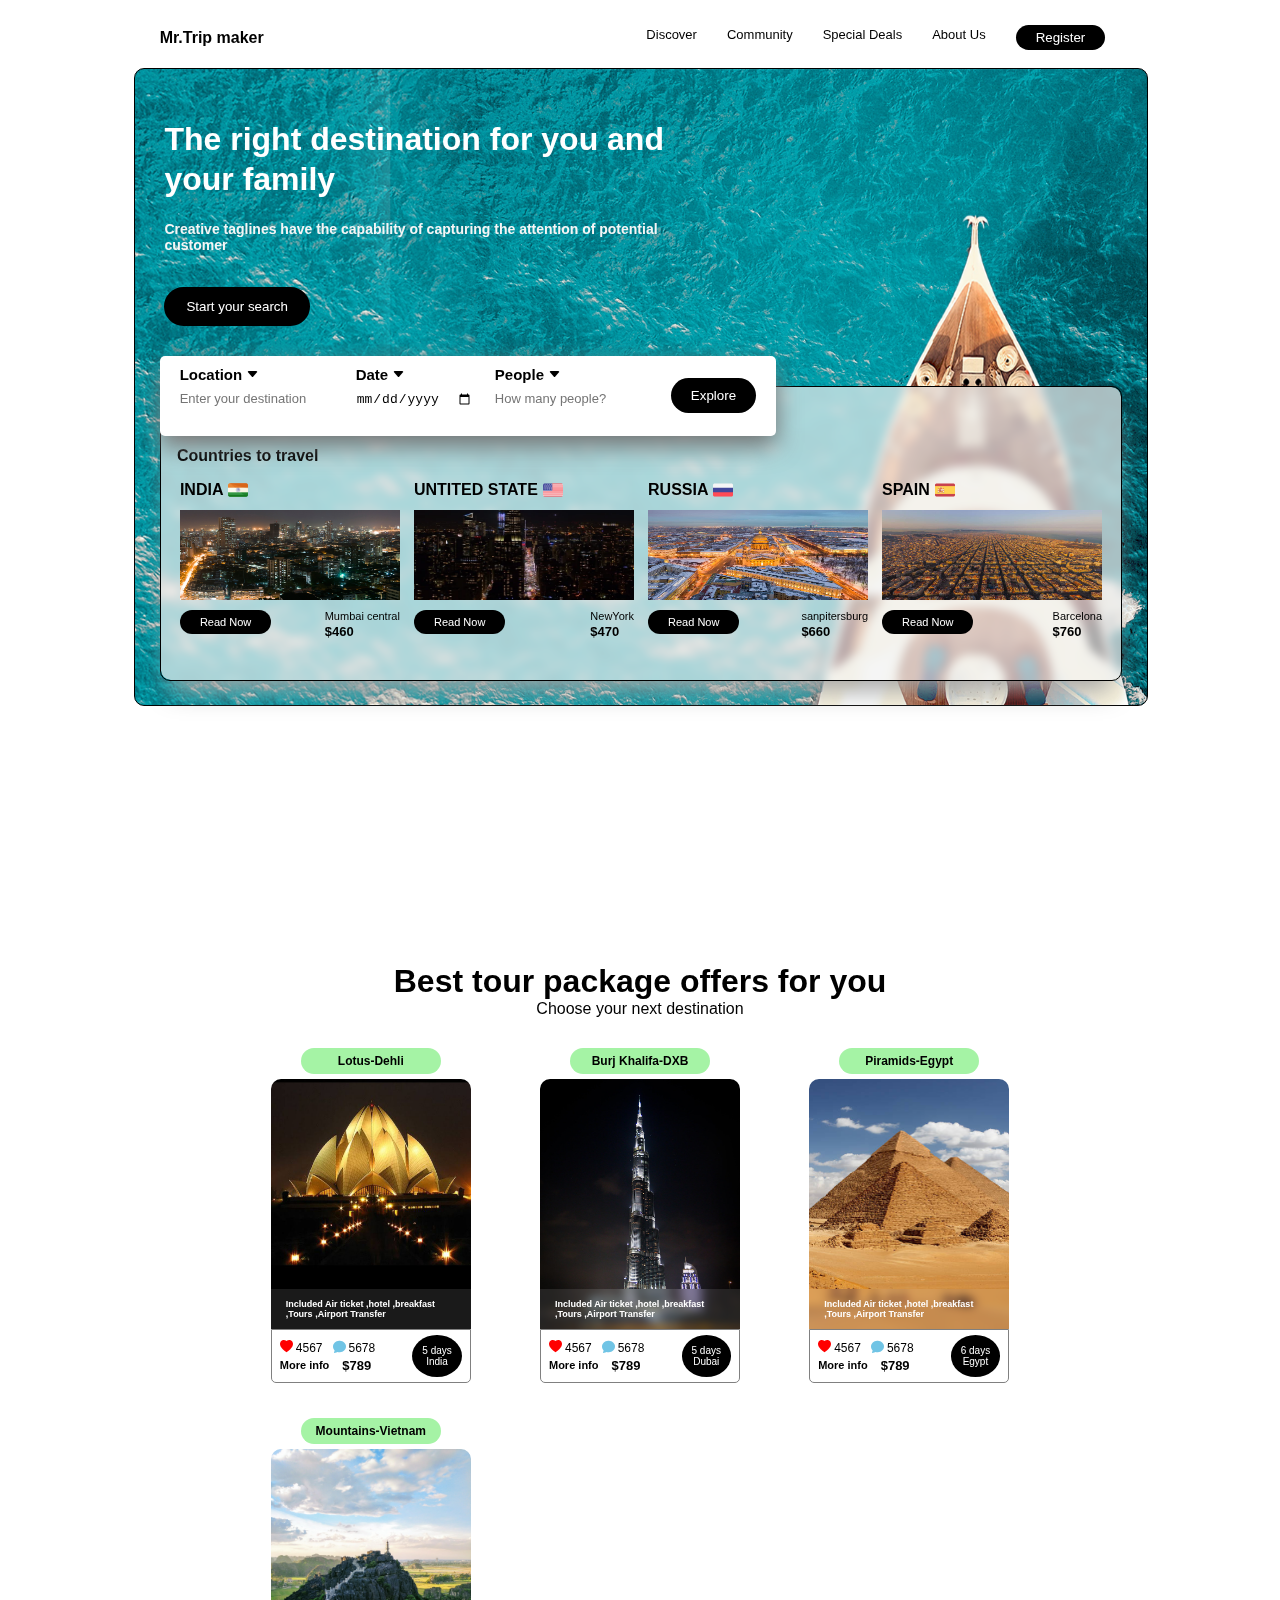
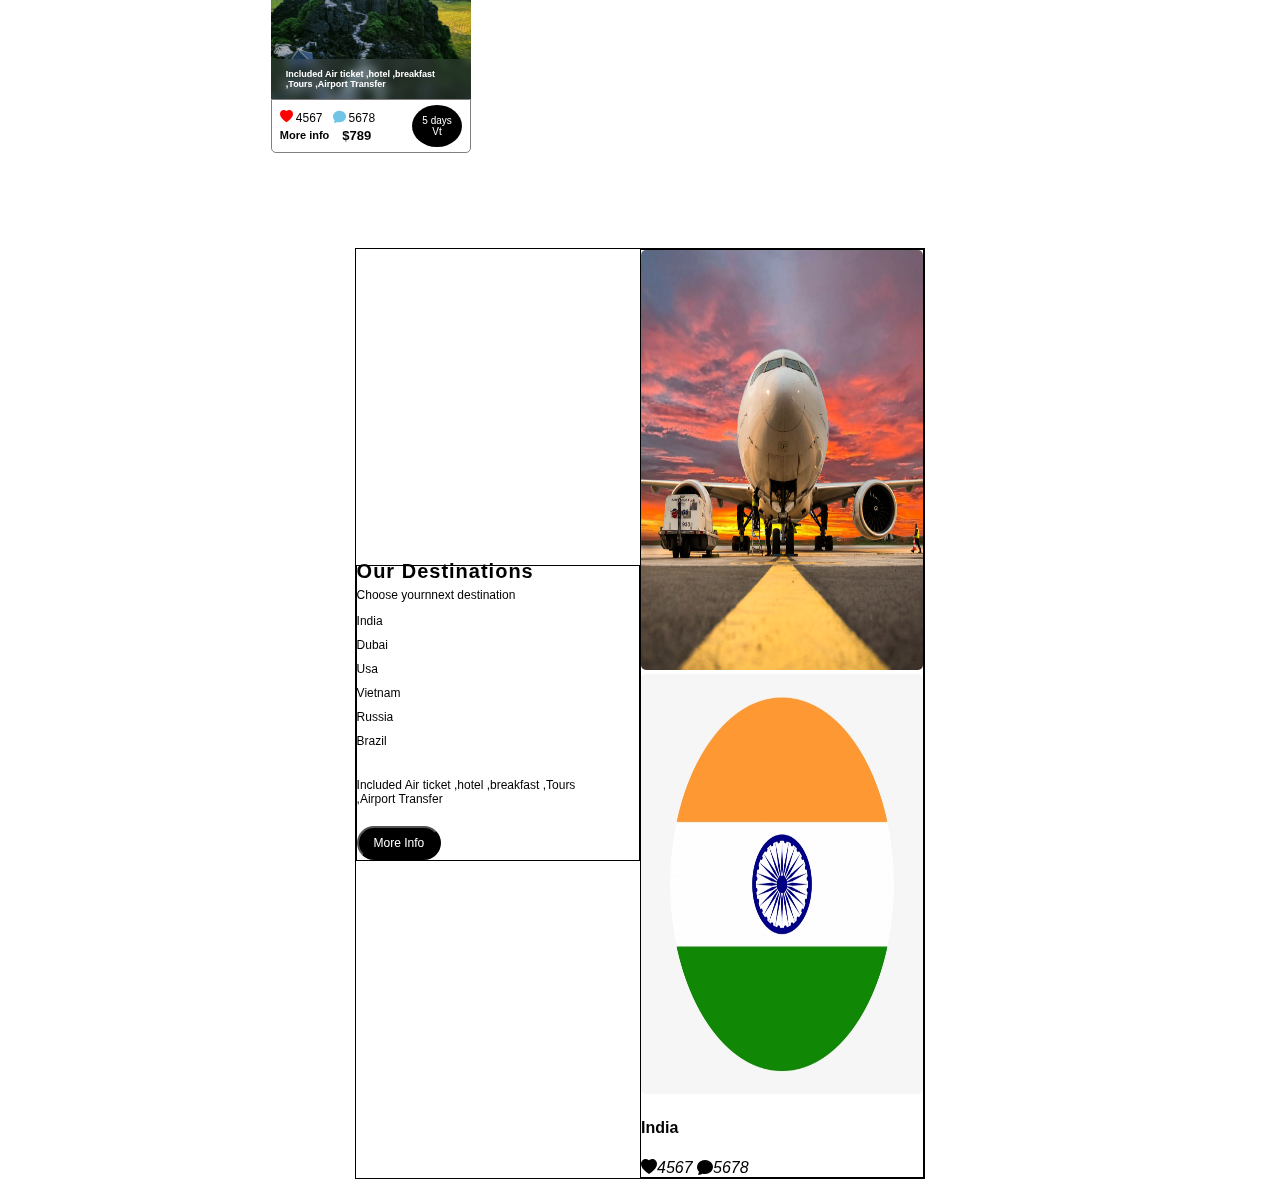
==== index.html @ 73f1763e "Add files via upload" ====
<!DOCTYPE html>
<html lang="en">

<head>
    <meta charset="UTF-8">
    <meta http-equiv="X-UA-Compatible" content="IE=edge">
    <meta name="viewport" content="width=device-width, initial-scale=1.0">
    <link rel="stylesheet" href="style.css">
    <link rel="stylesheet" href="https://cdn.jsdelivr.net/npm/bootstrap-icons@1.10.4/font/bootstrap-icons.css">
    <title>Document</title>
</head>

<body>
    <header>
        <nav>
            <h4>Mr.Trip maker</h4>
            <ul>
                <li><a href="#">Discover</a></li>
                <li><a href="#">Community</a></li>
                <li><a href="#">Special Deals</a></li>
                <li><a href="#">About Us</a></li>
                <li><button>Register</button></li>
            </ul>
            <i class="bi bi-three-dots-vertical"></i>
        </nav>
        <div class="content">
            <div class="cont_box">
                <h1>The right destination for you and your family</h1>
                <p>Creative taglines have the capability of capturing the attention of potential customer</p>
                <button>Start your search</button>
            </div>
            <div class="trip_box">
                <div class="search_box">
                    <div class="card">
                        <h4>Location <i class="bi bi-caret-down-fill"></i></h4>
                        <input type="text" placeholder="Enter your destination">
                    </div>
                    <div class="card">
                        <h4>Date <i class="bi bi-caret-down-fill"></i></h4>
                        <input type="date">
                    </div>
                    <div class="card">
                        <h4>People <i class="bi bi-caret-down-fill"></i></h4>
                        <input type="number" placeholder="How many people?">
                    </div>
                    <input type="button" value="Explore">
                </div>
                <div class="travel_box">
                    <h4>Countries to travel</h4>
                    <div class="cards">
                        <div class="card">
                            <h3>INDIA<img src="icon/india.png" alt=""></h3>
                            <img src="img/Mumbai-India-at-night.jpg" alt="">
                            <div class="btn_city">
                                <a href="">Read Now</a>
                                <h5>Mumbai central <br> <span>$460</span></h5>
                            </div>
                        </div>

                        <div class="card">
                            <h3>UNTITED STATE<img src="icon/united-states.png" alt=""></h3>
                            <img src="img/newyork.webp" alt="">
                            <div class="btn_city">
                                <a href="">Read Now</a>
                                <h5>NewYork<br><span>$470</span></h5>
                            </div>
                        </div>

                        <div class="card">
                            <h3>RUSSIA<img src="icon/russia.png" alt=""></h3>
                            <img src="img/sanpitersburg.jpg" alt="">
                            <div class="btn_city">
                                <a href="">Read Now</a>
                                <h5>sanpitersburg<br><span>$660</span></h5>
                            </div>
                        </div>
                        <div class="card">
                            <h3>SPAIN<img src="icon/spain.png" alt=""></h3>
                            <img src="img/barcelona.jpg" alt="">
                            <div class="btn_city">
                                <a href="">Read Now</a>
                                <h5>Barcelona<br><span>$760</span></h5>
                            </div>
                        </div>
                    </div>
                </div>
            </div>
        </div>
    </header>

    <div class="offers">
        <h1>Best tour package offers for you</h1>
        <P>Choose your next destination</P>
        <div class="cards">
            <div class="card">
                <h3>Lotus-Dehli</h3>
                <div class="img_text">
                    <img src="img/lotus_temple.jpg" alt="">
                    <h4>Included Air ticket ,hotel ,breakfast ,Tours ,Airport Transfer</h4>
                </div>
                <div class="cont_box">
                    <div class="price">
                        <div class="heart_chat">
                            <i class="bi bi-heart-fill"><span>4567</span></i>
                            <i class="bi bi-chat-fill"><span>5678</span></i>
                        </div>
                        <div class="info_price">
                            <a href="">More info</a>
                            <h4>$789</h4>
                        </div>
                    </div>
                    <div class="days">5 days <br>India</div>
                </div>
            </div>

            <div class="card">
                <h3>Burj Khalifa-DXB</h3>
                <div class="img_text">
                    <img src="img/burjkhlifa.jpg" alt="">
                    <h4>Included Air ticket ,hotel ,breakfast ,Tours ,Airport Transfer</h4>
                </div>
                <div class="cont_box">
                    <div class="price">
                        <div class="heart_chat">
                            <i class="bi bi-heart-fill"><span>4567</span></i>
                            <i class="bi bi-chat-fill"><span>5678</span></i>
                        </div>
                        <div class="info_price">
                            <a href="">More info</a>
                            <h4>$789</h4>
                        </div>
                    </div>
                    <div class="days">5 days <br>Dubai</div>
                </div>
            </div>

            <div class="card">
                <h3>Piramids-Egypt</h3>
                <div class="img_text">
                    <img src="img/piramids.jpg" alt="">
                    <h4>Included Air ticket ,hotel ,breakfast ,Tours ,Airport Transfer</h4>
                </div>
                <div class="cont_box">
                    <div class="price">
                        <div class="heart_chat">
                            <i class="bi bi-heart-fill"><span>4567</span></i>
                            <i class="bi bi-chat-fill"><span>5678</span></i>
                        </div>
                        <div class="info_price">
                            <a href="">More info</a>
                            <h4>$789</h4>
                        </div>
                    </div>
                    <div class="days">6 days <br>Egypt</div>
                </div>
            </div>

            <div class="card">
                <h3>Mountains-Vietnam</h3>
                <div class="img_text">
                    <img src="img/mountain.jpg" alt="">
                    <h4>Included Air ticket ,hotel ,breakfast ,Tours ,Airport Transfer</h4>
                </div>
                <div class="cont_box">
                    <div class="price">
                        <div class="heart_chat">
                            <i class="bi bi-heart-fill"><span>4567</span></i>
                            <i class="bi bi-chat-fill"><span>5678</span></i>
                        </div>
                        <div class="info_price">
                            <a href="">More info</a>
                            <h4>$789</h4>
                        </div>
                    </div>
                    <div class="days">5 days <br>Vt</div>
                </div>
            </div>
        </div>
    </div>
    <div class="destination">
        <div class="des_box">
            <h4>Our Destinations</h4>
            <p>Choose yournnext destination</p>
            <li>India</li>
            <li>Dubai</li>
            <li>Usa</li>
            <li>Vietnam</li>
            <li>Russia</li>
            <li>Brazil</li>
            <h6>Included Air ticket ,hotel ,breakfast ,Tours ,Airport Transfer</h6>
            <button>More Info</button>
        </div>
        <div class="img_box">
            <img src="img/Main_plan.png" alt="">
            <div class="msg">
                <img src="icon/round_india_flag.png" alt="">
                <div class="cont">
                    <h4>India</h4>
                    <div class="icon">
                        <i class="bi bi-heart-fill"><span>4567</span></i>
                        <i class="bi bi-chat-fill"><span>5678</span></i>
                    </div>
                </div>
            </div>
        </div>
    </div>

    <script src="app.js"></script>
</body>

</html>
---- style.css ----
/* *{
    padding: 0;
    margin: 0;
    box-sizing: border-box;
} */

body{
    font-family:'Segoe UI', Tahoma, Geneva, Verdana, sans-serif;
}

header{
    width: 80%;
    height: 95vh;
    
    margin: auto;
}
header nav{
    width: 95%;
    height: 7%;
    margin: auto;
    display: flex;
    align-items: center;
    justify-content: space-between;
}

header nav ul{
    list-style: none;
    display: flex;
}

header nav ul li{
    padding: 3px 15px;
}

header nav ul li a{
    text-decoration: none;
    color: black;
    font-size: 13px;
    font-weight: 500;
    transition: .3s linear;
}

header nav ul li a:hover{
    color: gray;
}

header nav ul li button{
    padding: 5px 20px;
    border-radius: 20px;
    background: black;
    color: white;
    transition: .3s linear;
    border: none;
}

header nav ul li button:hover{
    background: gray;
}


header nav .bi-three-dots-vertical{
    display: none;
}

header .content{
    position: relative;
    width: 100%;
    height: 93%;
}

header .content::before{
    content: '';
    position: absolute;
    width: 100%;
    height: 80%;
    border: 1px solid black;
    background: url('img/background1.png')no-repeat center center/cover;
    border-radius: 10px;
    z-index: -1;
}

header .content .cont_box{
    width: 500px;
    height: auto;
    color: white;
    padding: 30px;
}

header .content .cont_box h1{
    line-height: 40px;
    font-weight: 800;
}

header .content .cont_box p{
    font-size: 14px;
    font-weight: 600;
    color: whitesmoke;
}

header .content .cont_box button{
    margin-top: 20px;
    padding: 10px 20px;
    border-radius: 20px;
    border: 2px solid black;
    background: black;
    color: white;
    outline: none;
    cursor: pointer;
    transition: .3s linear;
}

header .content .cont_box button:hover{
    background: gray;
    border: 2px solid grey;
}

header .trip_box{
    position: relative;
    width: 95%;
    height: auto;
    margin: auto;
}

header .trip_box .search_box{
    position: absolute;
    top: 0;
    left: 0;
    width: 60%;
    height: 60px;
    display: flex;
    align-items: center;
    justify-content: center;
    background: white;
    border-radius: 5px;
    box-shadow: 0px 10px 25px rgb(114,114,114);
    z-index: 1;
    padding: 10px 20px;
}

header .trip_box .search_box .card{
    width: 200px;
    height: 100%;
    /* border: 1px solid black; */
}

header .trip_box .search_box .card h4{
    font-size: 15px;
    margin: 0;
    font-weight: 600;
}

header .trip_box .search_box .card  h4 .bi{
    font-size: 13px;
    margin:2px 0xp 0px 5px;
    transition: .3s linear;  
}

header .trip_box .search_box .card input{
    margin-top:  3px;
    padding: 5px 0px;
    border: none;
    outline: none;
    font-size: 13px;
}

header .trip_box .search_box input[type="button"]{
    background: black;
    color: white;
    border: none;
    outline: none;
    padding: 10px 20px;
    border-radius: 20px;
    transition: .3s linear;
    cursor: pointer;
}

header .trip_box .search_box input[type="button"]:hover{
    background: gray;
}

header .trip_box .travel_box{
    position: relative;
    width: 100%;
    height: auto;
    margin: auto;
    top: 30px;
    border: 1px solid black;
    border-radius: 10px;
    padding-bottom: 20px;
    box-shadow: 0px 20px 25px -10px rgb(165,165,165);
}

header .trip_box .travel_box::before{
    content: '';
    position: absolute;
    width: 100%;
    height: 100%;
    border-radius: 10px;
    background: rgb(241,241,241,.7);
    backdrop-filter: blur(5px);
    z-index: -1;
}


header .trip_box .travel_box h4{

    margin: 0;
    padding: 60px 0px 15px 1.7%;
}


header .trip_box .travel_box .cards{
    width: 96%;
    height: auto;
    margin: 0 auto;
    display: flex;
    align-items: center;
    justify-content: space-between;
}

header .trip_box .travel_box .cards .card{
    width: 220px;
    height: 180px;
}

header .trip_box .travel_box .cards .card h3{
    margin: 0px 0px 10px 0px;
    display: flex;
    align-items: center;
    font-size: 16px;
    font-weight: 600;
}

header .trip_box .travel_box .cards .card h3 img{
    width: 20px;
    height: 20px;
    margin-left: 5px;
}

header .trip_box .travel_box .cards .card img{
    width: 100%;
    height: 50%;
}

header .trip_box .travel_box .cards .card .btn_city{
    display: flex;
    align-items: center;
    justify-content: space-between;
}

header .trip_box .travel_box .cards .card .btn_city a{
    text-decoration: none;
    background: black;
    color: white;
    border-radius: 20px;
    padding: 6px 20px;
    font-size: 11px;
    transition: .3s linear;
}

header .trip_box .travel_box .cards .card .btn_city a:hover{
    background: gray;
}

header .trip_box .travel_box .cards .card .btn_city h5{
    font-size: 11px;
    font-weight: 500;
    margin: 0;
    margin-top: 5px;
    line-height: 15px;
}

header .trip_box .travel_box .cards .card .btn_city h5 span{
    font-size: 13px;
    font-weight: 700;
}

.offers{
    width: 60%;
    height: auto;
    margin: auto;
    margin-top: 100px;
}

.offers h1{
    font-weight: 600;
    text-align: center;
    margin: 0;
}

.offers p{
    font-weight: 400;
    margin: 0;
    text-align: center;
}

.offers .cards{
    margin-top: 20px;
    display: flex;
    align-items: center;
    justify-content: space-between;
    flex-wrap: wrap;
}

.offers .cards .card{
    position: relative;
    width: 200px;
    height: 350px;
    margin: 10px;
}

.offers .cards .card h3{
    width: 140px;
    padding:6px 0px ;
    background: rgb(165,243,165);
    border-radius: 20px;
    font-size: 12px;
    display: grid;
    place-items: center;
    margin: auto;
}
.offers .cards .card .img_text{
    position: relative;
    width: 100%;
    height: 250px;
    margin-top: 5px;
}

.offers .cards .card .img_text img{
    position: relative;
    width: 100%;
    height: 100%;
    border-radius: 10px 10px 0px 0px;
}

.offers .cards .card .img_text h4{   
    position: absolute;
    font-size: 9px;
    padding: 10px 15px;
    bottom: 0;
    margin: 0;
    color: white;
    z-index: 2;
}

.offers .cards .card .img_text h4::before{
    content: '';
    position: absolute;
    width: 100%;
    height: 100%;
    background: rgb(255,255,255,.1);
    backdrop-filter: blur(5px);
    z-index: -1;
    bottom: 0;
    left: 0;
}

.offers .cards .card .cont_box{
    width: 99%;
    display: flex;
    align-items: center;
    justify-content: space-between;
    border: 1px solid gray;
    padding: 5px 0px;
    border-radius: 0px 0px 5px 5px;    
}

.offers .cards .card .cont_box .price , .days{
    margin: 0px 8px;
}

.offers .cards .card .cont_box .price .heart_chat{
    display: flex;
    align-items: center; 
}

.offers .cards .card .cont_box .price .heart_chat i:nth-child(1){
    color: red;
    font-size: 13px;
    margin-right: 10px;
}

.offers .cards .card .cont_box .price .heart_chat i span{
    margin-left: 3px;
    color: black;
    font-size: 12px;
    font-style: normal;
}

.offers .cards .card .cont_box .price .heart_chat i:nth-child(2){
    color: rgb(112,196,229);
    font-size: 13px;
    margin-right: 10px;
}

.offers .cards .card .cont_box .price .info_price{
    display: flex;
    align-items: center;
    margin-top: 3px;
}

.offers .cards .card .cont_box .price .info_price a{
    text-decoration: none;
    color: black;
    font-weight: 700;
    font-size: 11px;
    transition: .3s;
    margin-right: 13px;
}

.offers .cards .card .cont_box .price .info_price a:hover{
    color: gray;
}

.offers .cards .card .cont_box .price .info_price h4{
    margin: 0;
    font-size: 13px;
}
.offers .cards .card .cont_box .days{
    color: white;
    background: black;
    font-size: 10px;
    padding: 10px;
    border-radius: 50%;
    text-align: center;
    cursor: pointer;
    transition: .3s linear;
}

.offers .cards .card .cont_box .days:hover{
    transform: rotate(180deg);
}

.destination{
    width: 45%;
    height: auto;
    border: 1px solid black;
    margin: auto;
    margin-top: 70px;
    display: flex;
    align-items: center;
    justify-content: center;
}

.destination .des_box , .img_box{
    position: relative;
    width: 50%;
    height: auto;
    border: 1px solid black;
}

.destination .des_box h4{
    margin: 0;
    font-size: 20px;
    color: black;
    line-height: 10px;
    letter-spacing: 1px;
}

.destination .des_box p{
    font-size: 12px;
}

.destination .des_box li{
    list-style-type: none;
    padding: 0px 0px 10px 0px;
    font-size: 12px;
    font-weight: 500;
}

.destination .des_box h6{
    width: 250px;
    font-size: 12px;
    font-weight: 500;
    margin: 20px 0px;
}

.destination .des_box button{
    font-size: 12px;
    padding: 8px 15px;
    border-radius: 20px;
    background: black;
    color: white;
    cursor: pointer;
    transition: .3s linear;
}


.destination .des_box button:hover{
    background: grey;
    border: none;
}

.destination .img_box img{
    width: 100%;
    height: 420px;
    border-radius: 5px;    
}
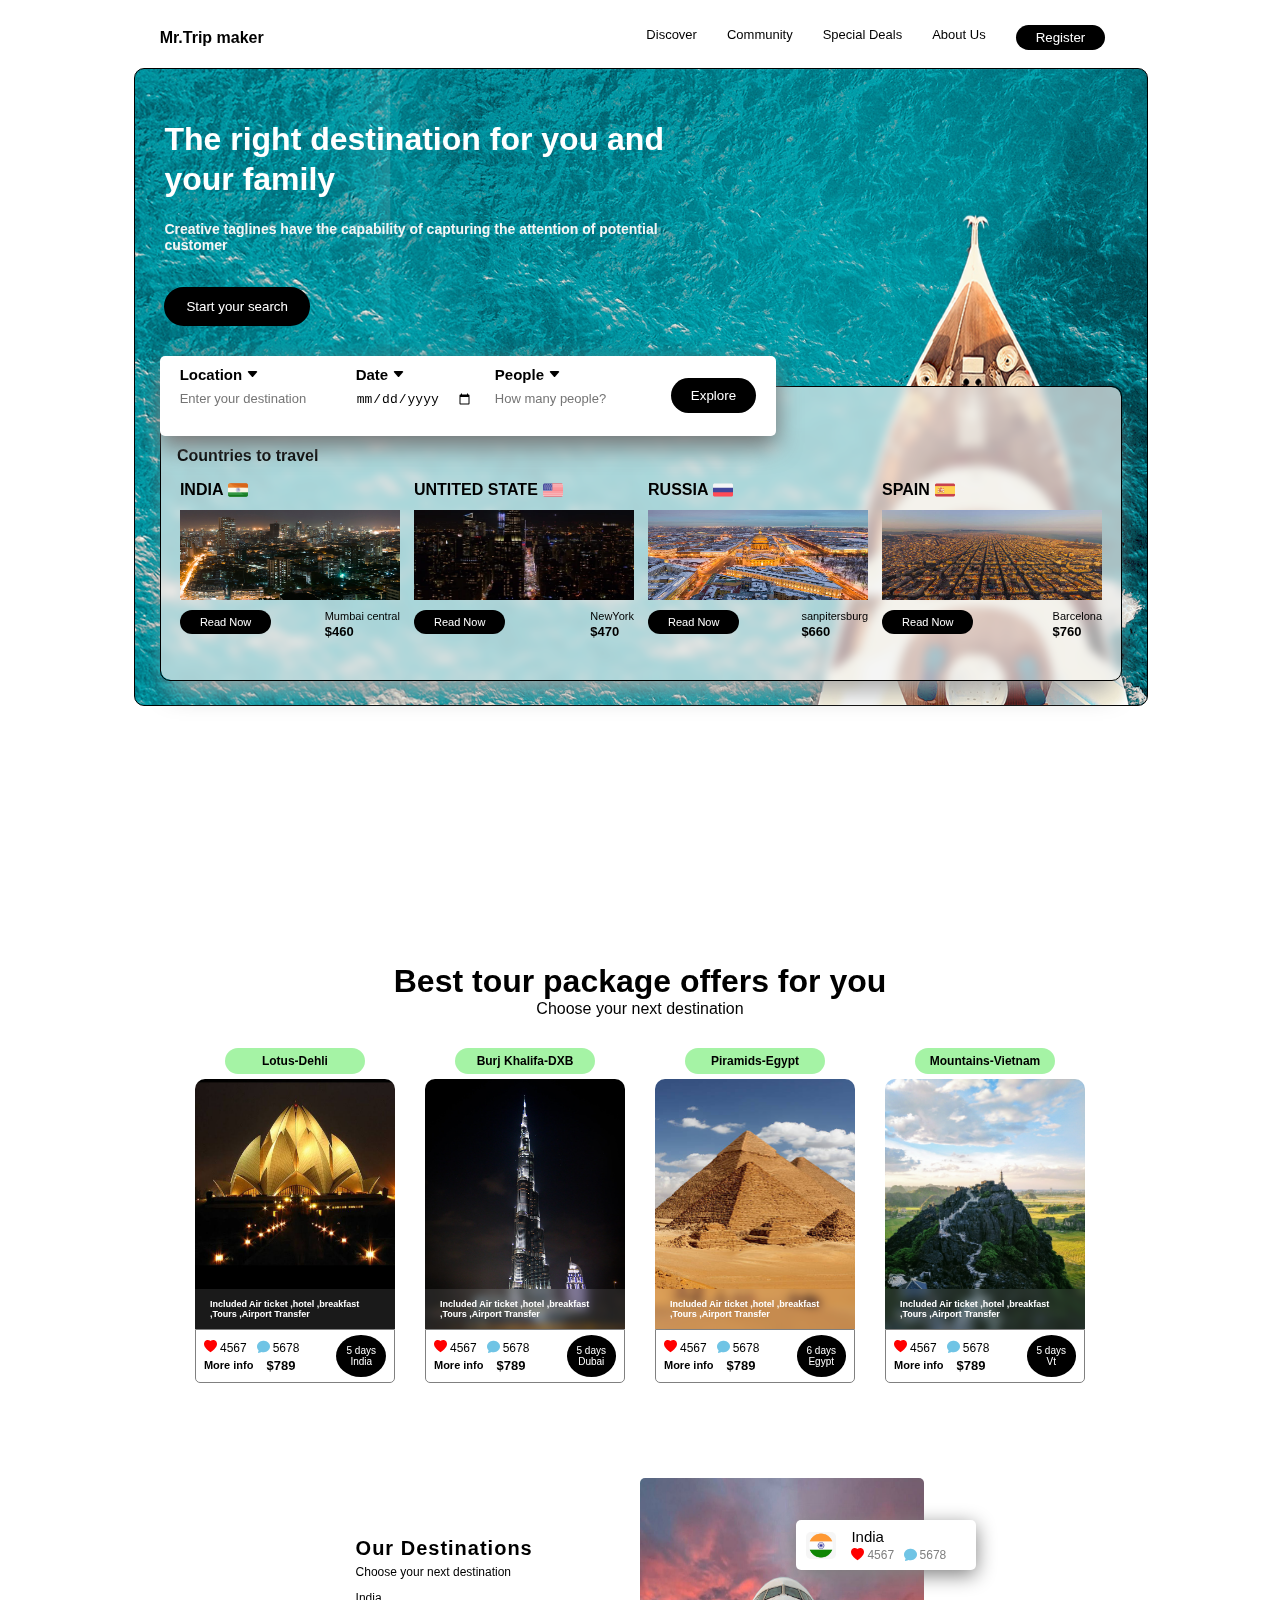
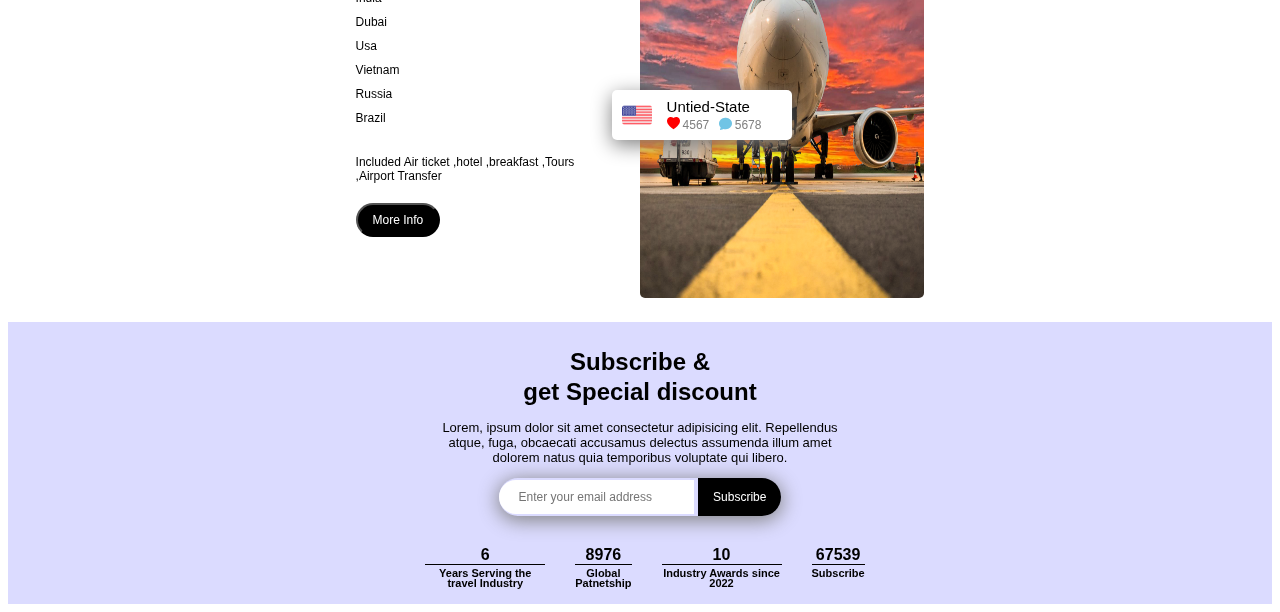
==== commit 06d594af: "Add files via upload" ====
--- a/index.html
+++ b/index.html
@@ -6,6 +6,7 @@
     <meta http-equiv="X-UA-Compatible" content="IE=edge">
     <meta name="viewport" content="width=device-width, initial-scale=1.0">
     <link rel="stylesheet" href="style.css">
+    <link rel="stylesheet" href="media.css">
     <link rel="stylesheet" href="https://cdn.jsdelivr.net/npm/bootstrap-icons@1.10.4/font/bootstrap-icons.css">
     <title>Document</title>
 </head>
@@ -14,7 +15,7 @@
     <header>
         <nav>
             <h4>Mr.Trip maker</h4>
-            <ul>
+            <ul id="menu_box">
                 <li><a href="#">Discover</a></li>
                 <li><a href="#">Community</a></li>
                 <li><a href="#">Special Deals</a></li>
@@ -180,7 +181,7 @@
     <div class="destination">
         <div class="des_box">
             <h4>Our Destinations</h4>
-            <p>Choose yournnext destination</p>
+            <p>Choose your next destination</p>
             <li>India</li>
             <li>Dubai</li>
             <li>Usa</li>
@@ -202,9 +203,34 @@
                     </div>
                 </div>
             </div>
+            <div class="msg">
+                <img src="icon/united-states.png" alt="">
+                <div class="cont">
+                    <h4>Untied-State</h4>
+                    <div class="icon">
+                        <i class="bi bi-heart-fill"><span>4567</span></i>
+                        <i class="bi bi-chat-fill"><span>5678</span></i>
+                    </div>
+                </div>
+            </div>
         </div>
     </div>
 
+    <footer>
+        <h2>Subscribe & <br> get Special discount</h2>
+        <p>Lorem, ipsum dolor sit amet consectetur adipisicing elit. Repellendus atque, fuga, obcaecati accusamus delectus assumenda illum amet dolorem natus quia temporibus voluptate qui libero.</p>
+        <div class="input">
+            <input type="text" placeholder="Enter your email address">
+            <button>Subscribe</button>
+
+        </div>
+        <ul> 
+            <li>6<br> <h6>Years Serving the travel Industry</h6></li>
+            <li>8976 <br> <h6>Global <br> Patnetship</h6></li>
+            <li>10<br> <h6>Industry Awards since 2022</h6></li>
+            <li>67539<br> <h6>Subscribe</h6></li>
+        </ul>
+    </footer>
     <script src="app.js"></script>
 </body>
 
--- a/style.css
+++ b/style.css
@@ -280,6 +280,7 @@
     height: auto;
     margin: auto;
     margin-top: 100px;
+    transition: .5s linear;
 }
 
 .offers h1{
@@ -428,13 +429,12 @@
 }
 
 .offers .cards .card .cont_box .days:hover{
-    transform: rotate(180deg);
+    transform: rotate(360deg);
 }
 
 .destination{
     width: 45%;
     height: auto;
-    border: 1px solid black;
     margin: auto;
     margin-top: 70px;
     display: flex;
@@ -446,7 +446,6 @@
     position: relative;
     width: 50%;
     height: auto;
-    border: 1px solid black;
 }
 
 .destination .des_box h4{
@@ -495,4 +494,147 @@
     width: 100%;
     height: 420px;
     border-radius: 5px;    
+}
+
+.destination .img_box .msg{
+    position: absolute;
+    top: 50%;
+    left: -10%;
+    width: 160px;
+    height: 50px;
+    background: white;
+    box-shadow: 0px 5px 20px grey;
+    display: flex;
+    align-items: center;
+    padding: 0px 10px; 
+    border-radius: 5px;  
+}
+
+.destination .img_box .msg:nth-child(2){
+    position: absolute;
+    top: 10%;
+    left: 55%;
+    width: 160px;
+    height: 50px;
+    background: white;
+    box-shadow: 0px 5px 20px grey;
+    display: flex;
+    align-items: center;
+    padding: 0px 10px; 
+    border-radius: 5px;  
+}
+
+.destination .img_box .msg img{
+    width: 30px;
+    height: 55%;
+}
+
+
+.destination .img_box .msg .cont{
+    margin-left: 15px;
+}
+
+
+.destination .img_box .msg .cont h4{
+    margin: 0px;
+    font-size: 15px;
+    font-weight: 500;
+}
+
+
+.destination .img_box .msg .cont .bi:nth-child(1){
+    color: red;
+    margin-right: 5px;
+    font-size: 13px;
+}
+
+.destination .img_box .msg .cont .bi span{
+    font-style: normal;
+    margin-left: 3px;
+    color: grey;
+    font-size: 12px;
+}
+
+
+.destination .img_box .msg .cont .bi:nth-child(2){
+    color: rgb(112,196,229);
+    margin-right: 5px;
+    font-size: 13px;
+}
+
+footer{
+    width: 100%;
+    height: auto;
+    background: rgb(219,219,255);
+    margin-top: 20px;
+    display: flex;
+    align-items: center;
+    justify-content: center;
+    flex-direction: column;
+}
+
+footer h2{
+    text-align: center;
+    margin: 0;
+    margin-top: 25px;
+    line-height: 30px;
+    font-weight: 600;
+}
+
+footer p{
+    text-align: center;
+    width: 400px;
+    font-size: 13px;
+}
+
+footer .input {
+    box-shadow: 0px 3px 20px 1px gray;
+    border-radius: 20px;
+}
+
+footer .input input{
+    padding: 10px 20px;
+    border: none;
+    outline: none;
+    font-size: 12px;
+    border-radius:  20px 0px 0px 20px;
+}
+
+footer .input button{
+    padding: 12px 15px;
+    border: none;
+    outline: none;
+    font-size: 12px;
+    border-radius: 0px 20px 20px 0px;    
+    background: black;
+    color: white;
+    cursor: pointer;
+    transition: .3s linear;
+}
+
+footer .input button:hover{
+    background: gray;
+}
+
+footer ul{
+    list-style: none;
+    display: flex;
+
+    margin-top: 30px;
+}
+
+footer ul li{
+    text-align: center;
+    margin-right: 30px;
+    font-weight: bold;
+}
+
+footer ul li h6{
+    font-size: 11px;
+    font-weight: 600;
+    max-width: 120px;
+    margin: 0;
+    line-height: 10px;
+    border-top: 1px solid black;
+    padding-top: 3px;
 }--- a/media.css
+++ b/media.css
@@ -0,0 +1,209 @@
+@media screen and (max-width: 1485px) {
+    .offers {
+        width: 65%;
+    }
+}
+
+@media screen and (max-width: 1373px) {
+    .offers {
+        width: 72%;
+    }
+}
+
+@media screen and (max-width: 1250px) {
+    header {
+        width: 90%;
+    }
+
+    .offers {
+        width: 82%;
+    }
+
+    .destination {
+        width: 55%;
+    }
+}
+
+@media screen and (max-width: 1100px) {
+    header {
+        width: 95%;
+    }
+
+    header .trip_box .search_box {
+        width: 70%;
+    }
+
+    header .trip_box .travel_box .cards {
+        overflow: auto;
+    }
+
+    header .trip_box .travel_box .cards .card {
+        min-width: 220px;
+        margin-right: 10px;
+    }
+
+    .offers {
+        width: 95%;
+    }
+
+    .destination {
+        width: 60%;
+    }
+}
+
+@media screen and (max-width: 950px) {
+    header .trip_box .search_box {
+        width: 85%;
+    }
+
+    header .trip_box .travel_box .cards {
+        margin-right: 10px;
+    }
+
+    .destination {
+        width: 75%;
+    }
+
+}
+
+@media screen and (max-width: 714px) {
+    header nav ul {
+        position: absolute;
+        width: 100px;
+        height: auto;
+        flex-direction: column;
+        background: white;
+        border-radius: 5px;
+        box-shadow: 0px 0px 10px gray;
+        justify-content: center;
+        top: -100%;
+        right: 30%;
+        z-index: 9999999999999999;
+        padding: 10px 20px;
+        transition: .5s linear;
+    }
+
+    /* javascript class */
+    header nav .ul_active {
+        top: 0;
+    }
+
+    header nav ul li {
+        padding: 8px 0px;
+        text-align: center;
+    }
+
+    header nav .bi-three-dots-vertical {
+        display: unset;
+    }
+
+    header .trip_box .search_box {
+        width: 93%;
+    }
+
+    .offers {
+        width: 75%;
+    }
+}
+
+@media screen and (max-width: 650px) {
+    header .trip_box .search_box .card {
+        width: 140px;
+    }
+
+    header .trip_box .search_box input[type="button"] {
+        position: absolute;
+        bottom: -43px;
+        font-size: 13px;
+    }
+
+    .offers {
+        width: 85%;
+        margin-top: 0px;
+    }
+
+    .destination {
+        width: 100%;
+        flex-direction: column-reverse;
+    }
+
+    .destination .des_box .img_box {
+        position: relative;
+        width: 55%;
+        height: auto;
+    }
+
+    .destination .des_box {
+        margin-top: 30px;
+    }
+}
+
+@media screen and (max-width: 541px) {
+    header .content .cont_box{
+        width: 85%;
+    }
+
+    header .content .cont_box h1{
+        width: 300px;
+        font-size: 22px;
+    }
+
+    header .content .cont_box p{
+        width: 300px;
+        font-size: 12px;
+    }
+
+    header .trip_box .search_box{
+        width: 89%;
+    }
+
+    header .trip_box .search_box .card{
+        width: 110px;
+    }
+    header .trip_box .search_box .cards .card input{
+        width: 100%;
+    }
+
+    .offers h1{
+        font-size: 22px;
+    }
+
+    .offers p{
+        font-size: 14px;
+    }
+    .offers .cards{
+        justify-content: center;
+    }
+
+    .destination .des_box .img_box{
+        width: 80%;
+    }
+    footer ul li h6{
+        font-size: 8px;
+    }
+
+}
+
+@media screen and (max-width: 411px) {
+    .offers{
+        margin-top: 80px;
+    }
+    .destination .img_box .msg_box:nth-child(2){
+        left: 50%;
+    }
+
+    footer p{
+        width: 330px;
+        font-size: 32px;
+    }
+
+    footer ul li{
+        margin-right: 20px;
+    }
+}
+
+@media screen and (max-width: 375px) {
+    .offers{
+        margin-top: 15px;
+    }
+}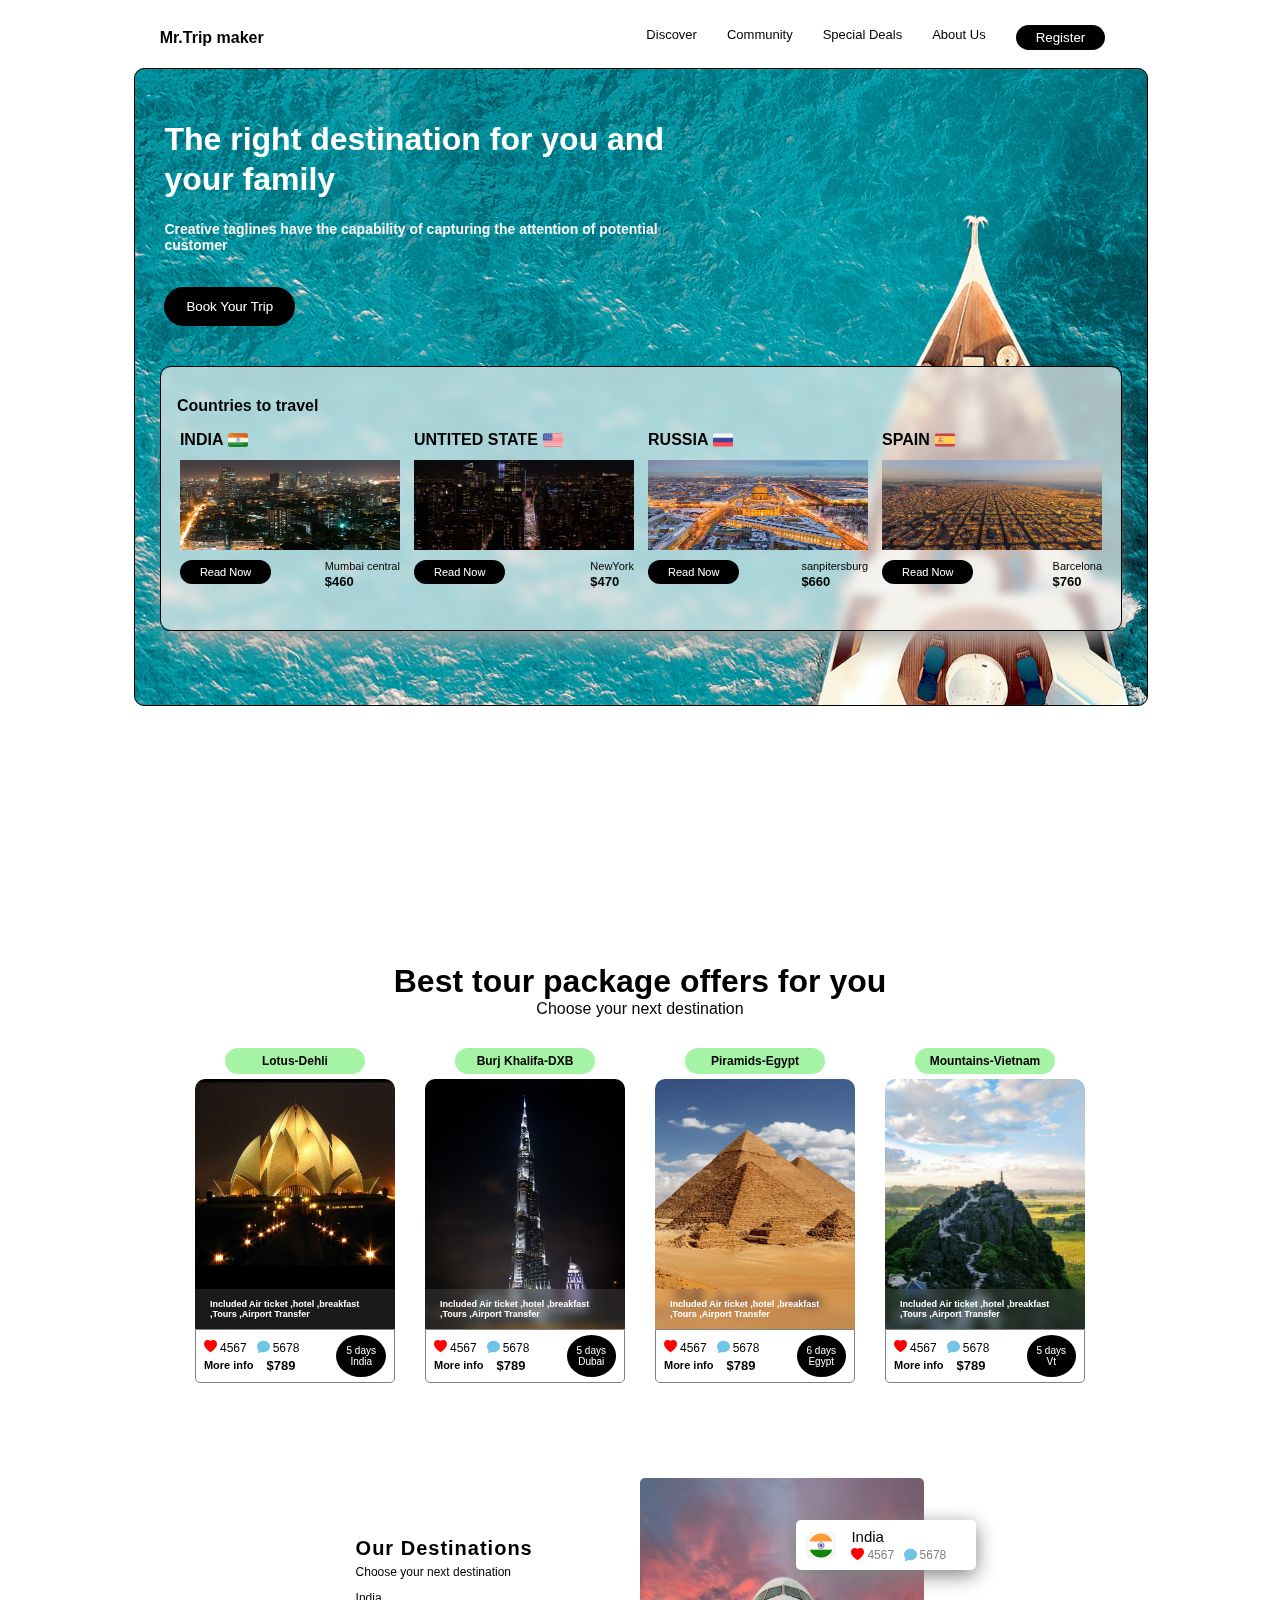
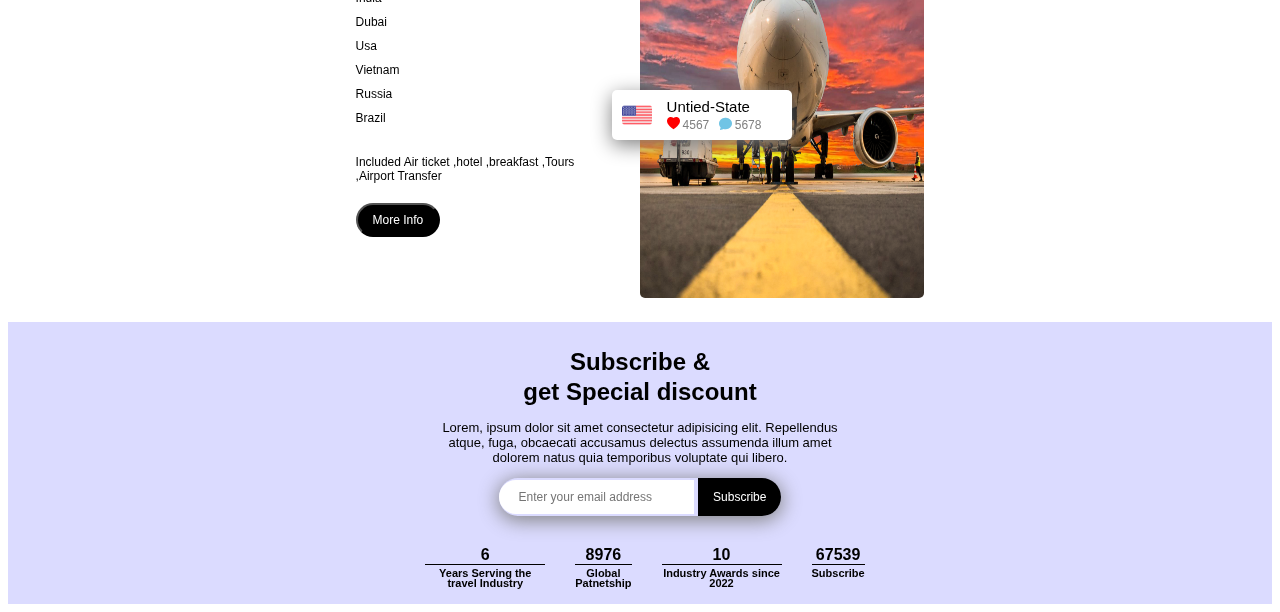
==== commit e8505ed3: "Add files via upload" ====
--- a/index.html
+++ b/index.html
@@ -8,7 +8,7 @@
     <link rel="stylesheet" href="style.css">
     <link rel="stylesheet" href="media.css">
     <link rel="stylesheet" href="https://cdn.jsdelivr.net/npm/bootstrap-icons@1.10.4/font/bootstrap-icons.css">
-    <title>Document</title>
+    <title>Mr.Trip maker</title>
 </head>
 
 <body>
@@ -28,10 +28,10 @@
             <div class="cont_box">
                 <h1>The right destination for you and your family</h1>
                 <p>Creative taglines have the capability of capturing the attention of potential customer</p>
-                <button>Start your search</button>
+                <a href="bookingpage.html"><button>Book Your Trip</button></a>
             </div>
             <div class="trip_box">
-                <div class="search_box">
+                <!-- <div class="search_box">
                     <div class="card">
                         <h4>Location <i class="bi bi-caret-down-fill"></i></h4>
                         <input type="text" placeholder="Enter your destination">
@@ -45,7 +45,7 @@
                         <input type="number" placeholder="How many people?">
                     </div>
                     <input type="button" value="Explore">
-                </div>
+                </div> -->
                 <div class="travel_box">
                     <h4>Countries to travel</h4>
                     <div class="cards">
--- a/style.css
+++ b/style.css
@@ -121,7 +121,7 @@
     margin: auto;
 }
 
-header .trip_box .search_box{
+/* header .trip_box .search_box{
     position: absolute;
     top: 0;
     left: 0;
@@ -140,7 +140,7 @@
 header .trip_box .search_box .card{
     width: 200px;
     height: 100%;
-    /* border: 1px solid black; */
+    border: 1px solid black;
 }
 
 header .trip_box .search_box .card h4{
@@ -176,14 +176,14 @@
 
 header .trip_box .search_box input[type="button"]:hover{
     background: gray;
-}
+} */
 
 header .trip_box .travel_box{
     position: relative;
     width: 100%;
     height: auto;
     margin: auto;
-    top: 30px;
+    top: 10px;
     border: 1px solid black;
     border-radius: 10px;
     padding-bottom: 20px;
@@ -203,9 +203,8 @@
 
 
 header .trip_box .travel_box h4{
-
-    margin: 0;
-    padding: 60px 0px 15px 1.7%;
+    margin: 0;
+    padding: 30px 0px 15px 1.7%;
 }
 
 
